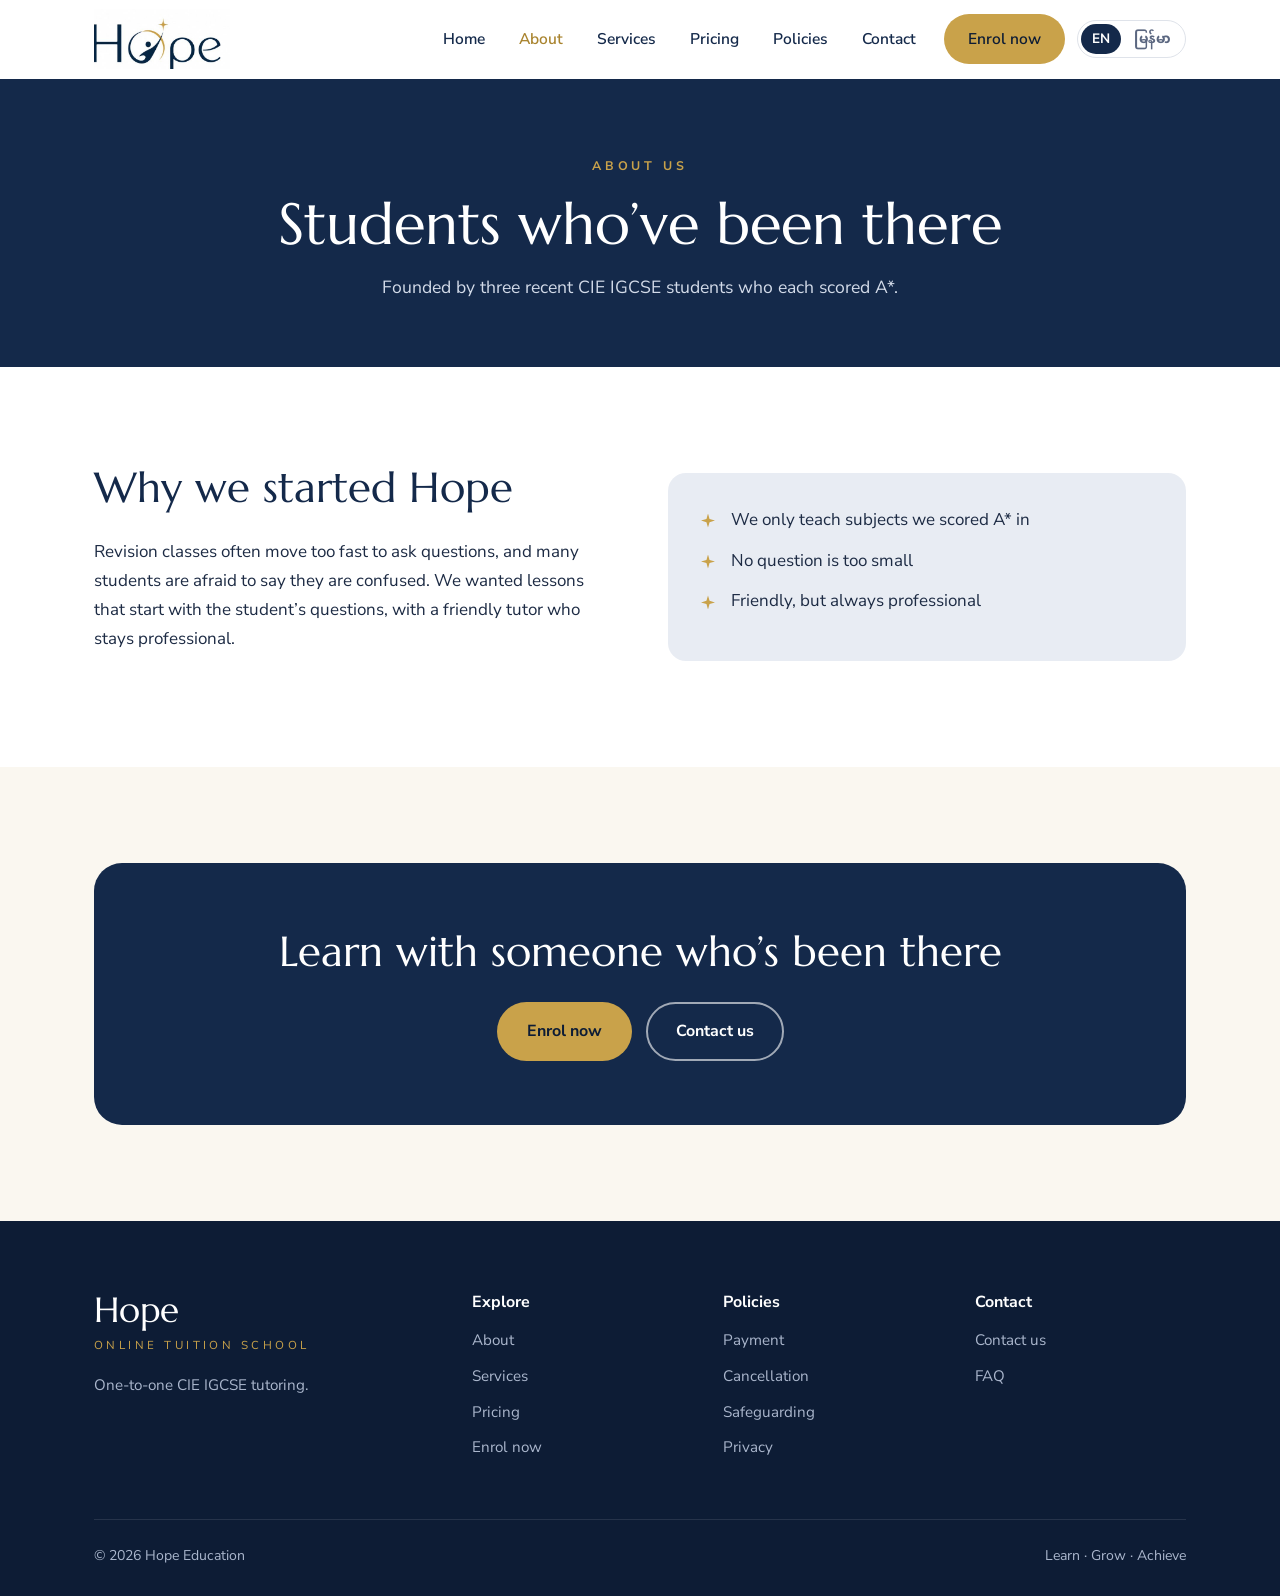
==== about.html @ 3413a5ed "Add Hope Online Tuition School website Static HTML/CSS/JS site with Home, About, Services, Pricing, " ====
<!DOCTYPE html>
<html lang="en">
<head>
  <meta charset="UTF-8">
  <meta name="viewport" content="width=device-width, initial-scale=1">
  <title>About Us | Hope Online Tuition School</title>
  <meta name="description" content="Hope Education was founded by three recent CIE IGCSE students who each scored A*.">
  <link rel="icon" href="images/logo.jpg">
  <link rel="preconnect" href="https://fonts.googleapis.com">
  <link rel="preconnect" href="https://fonts.gstatic.com" crossorigin>
  <link href="https://fonts.googleapis.com/css2?family=Marcellus&family=Nunito+Sans:wght@400;600;700;800&family=Noto+Sans+Myanmar:wght@400;600;700&display=swap" rel="stylesheet">
  <link rel="stylesheet" href="css/styles.css">
</head>
<body>

  <header class="site-header">
    <div class="container nav">
      <a href="index.html" class="brand" aria-label="Hope Online Tuition School home">
        <span class="brand-logo"><img src="images/logo.jpg" alt="Hope"></span>
      </a>
      <button class="lang-switch" type="button" aria-label="Switch language / ဘာသာစကား ပြောင်းရန်" data-no-translate><span data-lang="en">EN</span><span data-lang="my">မြန်မာ</span></button>
      <button class="menu-toggle" aria-label="Open menu" aria-expanded="false"><span></span><span></span><span></span></button>
      <ul class="nav-links">
        <li><a href="index.html">Home</a></li>
        <li><a href="about.html">About</a></li>
        <li><a href="services.html">Services</a></li>
        <li><a href="pricing.html">Pricing</a></li>
        <li><a href="policies.html">Policies</a></li>
        <li><a href="contact.html">Contact</a></li>
        <li><a href="enrol.html" class="btn btn--gold">Enrol now</a></li>
      </ul>
    </div>
  </header>

  <main>
    <section class="page-hero">
      <div class="container">
        <span class="eyebrow">About us</span>
        <h1>Students who’ve been there</h1>
        <p>Founded by three recent CIE IGCSE students who each scored A*.</p>
      </div>
    </section>

    <section class="section">
      <div class="container grid grid-2" style="align-items:center; gap:56px">
        <div class="reveal">
          <h2>Why we started Hope</h2>
          <p>Revision classes often move too fast to ask questions, and many students are afraid to say they are confused. We wanted lessons that start with the student’s questions, with a friendly tutor who stays professional.</p>
        </div>
        <div class="card card--tint reveal">
          <ul class="checklist">
            <li>We only teach subjects we scored A* in</li>
            <li>No question is too small</li>
            <li>Friendly, but always professional</li>
          </ul>
        </div>
      </div>
    </section>

    <section class="section section--cream">
      <div class="container">
        <div class="cta reveal">
          <h2>Learn with someone who’s been there</h2>
          <div class="btn-row" style="justify-content:center">
            <a href="enrol.html" class="btn btn--gold">Enrol now</a>
            <a href="contact.html" class="btn btn--light">Contact us</a>
          </div>
        </div>
      </div>
    </section>
  </main>

  <footer class="site-footer">
    <div class="container">
      <div class="footer-grid">
        <div class="footer-brand">
          <div class="word">Hope</div>
          <div class="sub">ONLINE TUITION SCHOOL</div>
          <p>One-to-one CIE IGCSE tutoring.</p>
        </div>
        <div>
          <h4>Explore</h4>
          <ul>
            <li><a href="about.html">About</a></li>
            <li><a href="services.html">Services</a></li>
            <li><a href="pricing.html">Pricing</a></li>
            <li><a href="enrol.html">Enrol now</a></li>
          </ul>
        </div>
        <div>
          <h4>Policies</h4>
          <ul>
            <li><a href="policies.html#payment">Payment</a></li>
            <li><a href="policies.html#cancellation">Cancellation</a></li>
            <li><a href="policies.html#safeguarding">Safeguarding</a></li>
            <li><a href="policies.html#privacy">Privacy</a></li>
          </ul>
        </div>
        <div>
          <h4>Contact</h4>
          <ul>
            <li><a href="contact.html">Contact us</a></li>
            <li><a href="contact.html#faq">FAQ</a></li>
          </ul>
        </div>
      </div>
      <div class="footer-bottom">
        <span>© <span data-year></span> Hope Education</span>
        <span>Learn · Grow · Achieve</span>
      </div>
    </div>
  </footer>

  <script src="js/translations.js"></script>
  <script src="js/main.js"></script>
</body>
</html>
---- css/styles.css ----
/* =========================================================
   Hope Online Tuition School — shared styles
   Colours are taken from the Hope logo.
   Change them here and the whole site updates.
   ========================================================= */
:root {
  --navy: #14294a;        /* main brand colour (logo lettering) */
  --navy-dark: #0d1c35;
  --navy-soft: #2c4470;
  --gold: #c9a24a;        /* accent (logo star and swoosh) */
  --gold-dark: #a9842f;
  --gold-light: #f3e7c6;
  --cream: #faf7f0;       /* alternate section background */
  --tint: #e8ecf3;        /* light navy tint for cards */
  --white: #ffffff;
  --text: #1d2b44;
  --muted: #5b6780;
  --line: #dfe3ea;

  --font-head: "Marcellus", Georgia, "Times New Roman", serif;
  --font-body: "Nunito Sans", "Segoe UI", Arial, sans-serif;

  --radius: 18px;
  --radius-sm: 10px;
  --shadow: 0 10px 30px rgba(20, 41, 74, 0.08);
  --shadow-hover: 0 16px 40px rgba(20, 41, 74, 0.14);
  --max: 1140px;
}

/* ---------- Base ---------- */
*, *::before, *::after { box-sizing: border-box; }
html { scroll-behavior: smooth; }
body {
  margin: 0;
  font-family: var(--font-body);
  font-size: 17px;
  line-height: 1.7;
  color: var(--text);
  background: var(--white);
  -webkit-font-smoothing: antialiased;
}
img { max-width: 100%; display: block; }
a { color: var(--navy); }
a:hover { color: var(--gold-dark); }

h1, h2, h3, h4 {
  font-family: var(--font-head);
  font-weight: 400;
  color: var(--navy);
  line-height: 1.2;
  margin: 0 0 0.6em;
}
h1 { font-size: clamp(2.2rem, 5vw, 3.6rem); }
h2 { font-size: clamp(1.8rem, 3.6vw, 2.6rem); }
h3 { font-size: 1.35rem; }
p { margin: 0 0 1em; }

.container { width: 100%; max-width: var(--max); margin: 0 auto; padding: 0 24px; }
.section { padding: 96px 0; }
.section--cream { background: var(--cream); }
.section--navy { background: var(--navy); color: #dfe6f2; }
.section--navy h2, .section--navy h3 { color: var(--white); }
.center { text-align: center; }
.narrow { max-width: 720px; margin-left: auto; margin-right: auto; }

/* Small spaced-out capitals, like "LEARN • GROW • ACHIEVE" */
.eyebrow {
  display: inline-block;
  font-size: 0.78rem;
  letter-spacing: 0.32em;
  text-transform: uppercase;
  color: var(--gold-dark);
  font-weight: 700;
  margin-bottom: 14px;
}
.section--navy .eyebrow { color: var(--gold); }

/* Thin line — text — thin line, like the logo subtitle */
.lined {
  display: flex; align-items: center; justify-content: center; gap: 18px;
}
.lined::before, .lined::after {
  content: ""; height: 1px; width: 56px; background: currentColor; opacity: 0.5;
}

.lead { font-size: 1.15rem; color: var(--muted); }

/* Four-point star from the logo */
.star {
  display: inline-block; width: 18px; height: 18px; background: var(--gold);
  clip-path: polygon(50% 0, 61% 39%, 100% 50%, 61% 61%, 50% 100%, 39% 61%, 0 50%, 39% 39%);
  flex-shrink: 0;
}

/* ---------- Buttons ---------- */
.btn {
  display: inline-flex; align-items: center; justify-content: center; gap: 8px;
  padding: 14px 28px;
  border-radius: 999px;
  font-family: var(--font-body);
  font-weight: 700;
  font-size: 1rem;
  text-decoration: none;
  border: 2px solid transparent;
  cursor: pointer;
  transition: transform .2s, background .2s, color .2s, box-shadow .2s;
}
.btn:hover { transform: translateY(-2px); }
.btn--gold { background: var(--gold); color: var(--navy-dark); }
.btn--gold:hover { background: var(--gold-dark); color: var(--white); }
.btn--outline { border-color: var(--navy); color: var(--navy); background: transparent; }
.btn--outline:hover { background: var(--navy); color: var(--white); }
.btn--light { border-color: rgba(255,255,255,.6); color: var(--white); }
.btn--light:hover { background: var(--white); color: var(--navy); }
.btn-row { display: flex; flex-wrap: wrap; gap: 14px; }
.center .btn-row { justify-content: center; }

/* ---------- Header / navigation ---------- */
.site-header {
  position: sticky; top: 0; z-index: 50;
  background: var(--white);
  border-bottom: 1px solid transparent;
  transition: border-color .2s, box-shadow .2s;
}
.site-header.scrolled { border-color: var(--line); box-shadow: 0 4px 20px rgba(20,41,74,.06); }
.nav { display: flex; align-items: center; justify-content: space-between; height: 78px; }
.brand { display: flex; align-items: center; text-decoration: none; }
/* The logo image has white space around it, so it is cropped with a frame */
.brand-logo {
  width: 136px; height: 60px; overflow: hidden; position: relative;
}
.brand-logo img {
  position: absolute; width: 190px; max-width: none; left: -35px; top: -47px;
  mix-blend-mode: multiply; /* hides the white background of the JPG */
}
.nav-links { display: flex; align-items: center; gap: 6px; list-style: none; margin: 0; padding: 0; }
.nav-links a {
  display: block; padding: 8px 14px; border-radius: 999px;
  text-decoration: none; color: var(--navy); font-weight: 600; font-size: 0.97rem;
  white-space: nowrap;
}
html[lang="my"] .nav-links a { padding: 8px 10px; font-size: 0.92rem; }
.nav-links a:hover { background: var(--tint); color: var(--navy); }
.nav-links a.active { color: var(--gold-dark); }
.nav-links .btn { padding: 10px 22px; margin-left: 8px; color: var(--navy-dark); }
.nav-links .btn:hover { background: var(--gold-dark); color: var(--white); }

.menu-toggle {
  display: none; background: none; border: 0; padding: 10px; cursor: pointer; order: 3;
}
.nav-links { order: 1; margin-left: auto; }

/* Language switch: EN | မြန်မာ */
.lang-switch {
  order: 2; margin-left: 12px; display: inline-flex; padding: 3px; gap: 2px;
  border: 1.5px solid var(--line); border-radius: 999px; background: var(--white); cursor: pointer;
  font-family: "Nunito Sans", "Noto Sans Myanmar", sans-serif;
}
.lang-switch span {
  padding: 5px 11px; border-radius: 999px; font-size: 0.85rem; font-weight: 700; color: var(--muted);
  line-height: 1.4;
}
html:not([lang="my"]) .lang-switch [data-lang="en"],
html[lang="my"] .lang-switch [data-lang="my"] { background: var(--navy); color: var(--white); }

/* Burmese text needs a Myanmar font, more line height and no letter spacing */
html[lang="my"] {
  --font-head: "Noto Sans Myanmar", "Padauk", "Myanmar Text", sans-serif;
  --font-body: "Noto Sans Myanmar", "Padauk", "Myanmar Text", sans-serif;
}
html[lang="my"] body { line-height: 1.9; font-size: 16px; }
html[lang="my"] h1, html[lang="my"] h2, html[lang="my"] h3 { line-height: 1.55; font-weight: 600; }
html[lang="my"] h1 { font-size: clamp(1.8rem, 4vw, 2.8rem); }
html[lang="my"] h2 { font-size: clamp(1.5rem, 3vw, 2.1rem); }
html[lang="my"] .eyebrow, html[lang="my"] .badge,
html[lang="my"] .founder .role { letter-spacing: 0; }
.menu-toggle span {
  display: block; width: 26px; height: 2px; background: var(--navy); margin: 6px 0;
  transition: transform .25s, opacity .25s;
}
.menu-open .menu-toggle span:nth-child(1) { transform: translateY(8px) rotate(45deg); }
.menu-open .menu-toggle span:nth-child(2) { opacity: 0; }
.menu-open .menu-toggle span:nth-child(3) { transform: translateY(-8px) rotate(-45deg); }

/* ---------- Hero ---------- */
.hero { padding: 110px 0 120px; background: var(--white); text-align: center; }
.hero h1 { max-width: 760px; margin-left: auto; margin-right: auto; }
.hero h1 em { font-style: normal; color: var(--gold-dark); }
.hero .lead { max-width: 600px; margin: 0 auto 36px; }
.hero .btn-row { justify-content: center; }
.hero-tags { display: flex; flex-wrap: wrap; gap: 10px; margin-top: 32px; }
.tag {
  display: inline-flex; align-items: center; gap: 8px;
  padding: 8px 16px; border-radius: 999px; background: var(--tint);
  font-size: 0.9rem; font-weight: 600; color: var(--navy);
}
.tag .star { width: 12px; height: 12px; }

.hero-card {
  position: relative; background: var(--white); border-radius: 28px;
  box-shadow: var(--shadow-hover); padding: 36px; text-align: center;
}
.hero-card::before {
  content: ""; position: absolute; inset: -14px; border-radius: 34px; z-index: -1;
  border: 1px solid rgba(201,162,74,.5);
}
.hero-card img { margin: -20px auto 0; width: 100%; max-width: 340px; }
.hero-card .motto {
  font-size: 0.8rem; letter-spacing: .32em; color: var(--gold-dark); font-weight: 700; margin: 0;
}

/* Page header for inner pages */
.page-hero {
  padding: 72px 0 64px; text-align: center;
  background: var(--navy);
  color: #d3dbe9;
}
.page-hero h1 { color: var(--white); margin-bottom: 14px; }
.page-hero .eyebrow { color: var(--gold); }
.page-hero p { max-width: 640px; margin: 0 auto; font-size: 1.1rem; }

/* ---------- Cards and grids ---------- */
.grid { display: grid; gap: 26px; }
.grid-2 { grid-template-columns: repeat(2, 1fr); }
.grid-3 { grid-template-columns: repeat(3, 1fr); }
.grid-4 { grid-template-columns: repeat(4, 1fr); }

.card {
  background: var(--white); border: 1px solid var(--line); border-radius: var(--radius);
  padding: 32px;
}
.card p:last-child { margin-bottom: 0; }
.card--tint { background: var(--tint); border-color: transparent; box-shadow: none; }

.icon {
  width: 54px; height: 54px; border-radius: 16px; background: var(--gold-light);
  display: grid; place-items: center; margin-bottom: 20px; color: var(--navy);
}
.icon svg { width: 26px; height: 26px; }

.section-head { max-width: 680px; margin: 0 auto 56px; text-align: center; }

/* Problem vs solution */
.compare { display: grid; grid-template-columns: 1fr 1fr; gap: 26px; }
.compare .card h3 { display: flex; align-items: center; gap: 12px; }
.compare .card--old { background: var(--white); }
.compare .card--new { background: var(--navy); color: #dfe6f2; border-color: var(--navy); }
.compare .card--new h3 { color: var(--white); }
.checklist { list-style: none; padding: 0; margin: 0; }
.checklist li { position: relative; padding-left: 30px; margin-bottom: 12px; }
.checklist li::before {
  content: ""; position: absolute; left: 0; top: 8px; width: 14px; height: 14px; background: var(--gold);
  clip-path: polygon(50% 0, 61% 39%, 100% 50%, 61% 61%, 50% 100%, 39% 61%, 0 50%, 39% 39%);
}
.crosslist { list-style: none; padding: 0; margin: 0; color: var(--muted); }
.crosslist li { position: relative; padding-left: 30px; margin-bottom: 12px; }
.crosslist li::before { content: "–"; position: absolute; left: 6px; color: var(--muted); }

/* Lesson steps */
.steps { display: grid; grid-template-columns: repeat(3, 1fr); gap: 26px; counter-reset: step; }
.step {
  position: relative; padding: 32px 28px 28px; border-radius: var(--radius);
  background: var(--white); border: 1px solid var(--line);
}
.step::before {
  counter-increment: step; content: "0" counter(step);
  font-family: var(--font-head); font-size: 2.4rem; color: var(--gold); line-height: 1;
  display: block; margin-bottom: 14px;
}
.section--navy .step { background: rgba(255,255,255,.05); border-color: rgba(255,255,255,.12); }
.section--navy .step h3 { color: var(--white); }

/* Stats strip */
.stats { display: grid; grid-template-columns: repeat(4, 1fr); gap: 20px; text-align: center; }
.stat-num { font-family: var(--font-head); font-size: 2.6rem; color: var(--gold); line-height: 1.1; }
.stat-label { font-size: 0.95rem; color: #c6d0e2; }

/* Founders */
.founder { text-align: center; }
.avatar {
  width: 120px; height: 120px; border-radius: 50%; margin: 0 auto 20px;
  background: linear-gradient(135deg, var(--navy), var(--navy-soft));
  display: grid; place-items: center; color: var(--gold);
  font-family: var(--font-head); font-size: 2.4rem;
  box-shadow: 0 0 0 6px var(--white), 0 0 0 7px var(--gold);
}
.founder .role { color: var(--gold-dark); font-weight: 700; font-size: 0.9rem; letter-spacing: .08em; }
.pill-row { display: flex; flex-wrap: wrap; gap: 8px; justify-content: center; margin-top: 14px; }
.pill { padding: 4px 12px; border-radius: 999px; background: var(--tint); font-size: 0.82rem; font-weight: 700; color: var(--navy); }

/* Subjects */
.subject { display: flex; align-items: center; gap: 16px; padding: 22px 24px; }
.subject .icon { margin: 0; width: 46px; height: 46px; border-radius: 12px; flex-shrink: 0; }
.subject h3 { margin: 0; font-size: 1.15rem; }
.subject small { color: var(--muted); }

/* ---------- Pricing ---------- */
.pricing { display: grid; grid-template-columns: repeat(3, 1fr); gap: 26px; align-items: stretch; }
.price-card { display: flex; flex-direction: column; padding: 40px 32px; position: relative; }
.price-card .plan { font-family: var(--font-head); font-size: 1.5rem; color: var(--navy); }
.price-card .price { font-family: var(--font-head); font-size: 2.8rem; color: var(--navy); margin: 10px 0 4px; }
.price-card .price span { font-family: var(--font-body); font-size: 1rem; color: var(--muted); }
.price-card .checklist { margin: 22px 0 30px; flex-grow: 1; }
.price-card--featured { background: var(--navy); border-color: var(--navy); color: #dfe6f2; }
.price-card--featured .plan, .price-card--featured .price { color: var(--white); }
.price-card--featured .price span { color: #b9c4d8; }
.badge {
  position: absolute; top: -14px; left: 50%; transform: translateX(-50%);
  background: var(--gold); color: var(--navy-dark); font-size: 0.75rem; font-weight: 800;
  letter-spacing: .18em; text-transform: uppercase; padding: 6px 16px; border-radius: 999px;
}
.note {
  background: var(--gold-light); border-left: 4px solid var(--gold); border-radius: var(--radius-sm);
  padding: 16px 20px; color: var(--navy); font-size: 0.95rem;
}

/* ---------- FAQ (accordion) ---------- */
.faq { max-width: 820px; margin: 0 auto; }
.faq details {
  background: var(--white); border: 1px solid var(--line); border-radius: var(--radius-sm);
  margin-bottom: 14px; padding: 0 24px; transition: box-shadow .2s;
}
.faq details[open] { box-shadow: var(--shadow); }
.faq summary {
  cursor: pointer; list-style: none; padding: 20px 0; font-weight: 700; color: var(--navy);
  display: flex; justify-content: space-between; align-items: center; gap: 16px;
}
.faq summary::-webkit-details-marker { display: none; }
.faq summary::after { content: "+"; font-size: 1.5rem; color: var(--gold-dark); transition: transform .2s; }
.faq details[open] summary::after { transform: rotate(45deg); }
.faq details p { padding-bottom: 20px; margin: 0; color: var(--muted); }

/* ---------- Policies ---------- */
.policy-layout { display: grid; grid-template-columns: 240px 1fr; gap: 56px; align-items: start; }
.policy-nav { position: sticky; top: 110px; }
.policy-nav ul { list-style: none; padding: 0; margin: 0; border-left: 2px solid var(--line); }
.policy-nav a {
  display: block; padding: 8px 18px; text-decoration: none; color: var(--muted); font-weight: 600;
  margin-left: -2px; border-left: 2px solid transparent;
}
.policy-nav a:hover { color: var(--navy); border-color: var(--gold); }
.policy { padding-bottom: 40px; margin-bottom: 40px; border-bottom: 1px solid var(--line); scroll-margin-top: 110px; }
.policy:last-child { border-bottom: 0; }
.policy h2 { font-size: 1.8rem; display: flex; align-items: center; gap: 14px; }
.policy ul { padding-left: 20px; }
.policy li { margin-bottom: 8px; }

/* ---------- Forms ---------- */
.form-wrap { display: grid; grid-template-columns: 1fr 1.4fr; gap: 56px; align-items: start; }
.form-card { padding: 40px; }
.form-grid { display: grid; grid-template-columns: 1fr 1fr; gap: 20px; }
.field { display: flex; flex-direction: column; gap: 6px; }
.field--full { grid-column: 1 / -1; }
label, .label { font-weight: 700; color: var(--navy); font-size: 0.95rem; }
.req { color: var(--gold-dark); }
input, select, textarea {
  font: inherit; font-size: 1rem; color: var(--text);
  padding: 12px 16px; border: 1.5px solid var(--line); border-radius: var(--radius-sm);
  background: var(--white); transition: border-color .2s, box-shadow .2s; width: 100%;
}
textarea { min-height: 110px; resize: vertical; }
input:focus, select:focus, textarea:focus {
  outline: none; border-color: var(--gold); box-shadow: 0 0 0 4px rgba(201,162,74,.18);
}
.field.invalid input, .field.invalid select, .field.invalid textarea { border-color: #c0392b; }
.error-msg { color: #c0392b; font-size: 0.85rem; display: none; }
.field.invalid .error-msg { display: block; }
.check-group { display: grid; grid-template-columns: repeat(2, 1fr); gap: 10px; }
.check {
  display: flex; align-items: center; gap: 10px; padding: 10px 14px;
  border: 1.5px solid var(--line); border-radius: var(--radius-sm); cursor: pointer;
  font-weight: 600; color: var(--navy); transition: border-color .2s, background .2s;
}
.check:hover { border-color: var(--gold); }
.check input { width: 18px; height: 18px; accent-color: var(--navy); padding: 0; }
.check:has(input:checked) { border-color: var(--navy); background: var(--tint); }
.consent { display: flex; gap: 12px; align-items: flex-start; font-weight: 400; color: var(--text); }
.consent input { width: 18px; height: 18px; margin-top: 5px; accent-color: var(--navy); flex-shrink: 0; }
.form-success {
  display: none; text-align: center; padding: 40px 20px;
}
.form-success .star { width: 44px; height: 44px; margin-bottom: 18px; }
.form-sent .form-success { display: block; }
.form-sent form { display: none; }

.info-list { list-style: none; padding: 0; margin: 28px 0 0; }
.info-list li { display: flex; gap: 16px; margin-bottom: 22px; }
.info-list .icon { margin: 0; width: 46px; height: 46px; border-radius: 12px; flex-shrink: 0; }
.info-list strong { display: block; color: var(--navy); }

/* ---------- Call to action band ---------- */
.cta {
  background: var(--navy);
  border-radius: 28px; padding: 64px 48px; text-align: center; color: #d3dbe9;
}
.cta h2 { color: var(--white); }
.cta p { max-width: 560px; margin: 0 auto 28px; }

/* ---------- Footer ---------- */
.site-footer { background: var(--navy-dark); color: #aab6cc; padding: 72px 0 28px; font-size: 0.95rem; }
.footer-grid { display: grid; grid-template-columns: 1.6fr 1fr 1fr 1fr; gap: 40px; margin-bottom: 48px; }
.footer-brand .word { font-family: var(--font-head); font-size: 2.2rem; color: var(--white); line-height: 1; }
.footer-brand .sub { font-size: 0.72rem; letter-spacing: .3em; color: var(--gold); margin: 8px 0 18px; }
.site-footer h4 { color: var(--white); font-family: var(--font-body); font-weight: 700; font-size: 1rem; margin-bottom: 16px; }
.site-footer ul { list-style: none; padding: 0; margin: 0; }
.site-footer li { margin-bottom: 10px; }
.site-footer a { color: #aab6cc; text-decoration: none; }
.site-footer a:hover { color: var(--gold); }
.footer-bottom {
  border-top: 1px solid rgba(255,255,255,.1); padding-top: 24px;
  display: flex; justify-content: space-between; flex-wrap: wrap; gap: 12px; font-size: 0.88rem;
}

/* ---------- Scroll fade-in ---------- */
.js .reveal { opacity: 0; transform: translateY(24px); transition: opacity .7s ease, transform .7s ease; }
.js .reveal.visible { opacity: 1; transform: none; }
@media (prefers-reduced-motion: reduce) {
  .js .reveal { opacity: 1; transform: none; transition: none; }
  html { scroll-behavior: auto; }
}

/* ---------- Responsive ---------- */
@media (max-width: 980px) {
  .form-wrap, .compare { grid-template-columns: 1fr; }
  .grid-4, .stats { grid-template-columns: repeat(2, 1fr); }
  .grid-3, .steps, .pricing { grid-template-columns: 1fr 1fr; }
  .footer-grid { grid-template-columns: 1fr 1fr; }
  .policy-layout { grid-template-columns: 1fr; gap: 24px; }
  .policy-nav { position: static; }
}
@media (max-width: 820px) {
  .menu-toggle { display: block; }
  .lang-switch { margin-left: auto; }
  .nav-links {
    position: absolute; top: 78px; left: 0; right: 0; flex-direction: column; align-items: stretch;
    background: var(--white); padding: 12px 20px 24px; gap: 2px;
    border-bottom: 1px solid var(--line); box-shadow: 0 20px 30px rgba(20,41,74,.08);
    display: none;
  }
  .menu-open .nav-links { display: flex; }
  .nav-links a { padding: 12px 14px; }
  .nav-links .btn { margin: 10px 0 0; }
}
@media (max-width: 640px) {
  body { font-size: 16px; }
  .container { padding: 0 16px; }
  .section { padding: 64px 0; }
  .hero { padding: 56px 0 72px; }
  .grid-2, .grid-3, .grid-4, .steps, .pricing, .form-grid, .check-group { grid-template-columns: 1fr; }
  .stats { grid-template-columns: 1fr 1fr; }
  .footer-grid { grid-template-columns: 1fr; }
  .card, .form-card { padding: 26px 22px; }
  .cta { padding: 48px 22px; border-radius: 20px; }
}
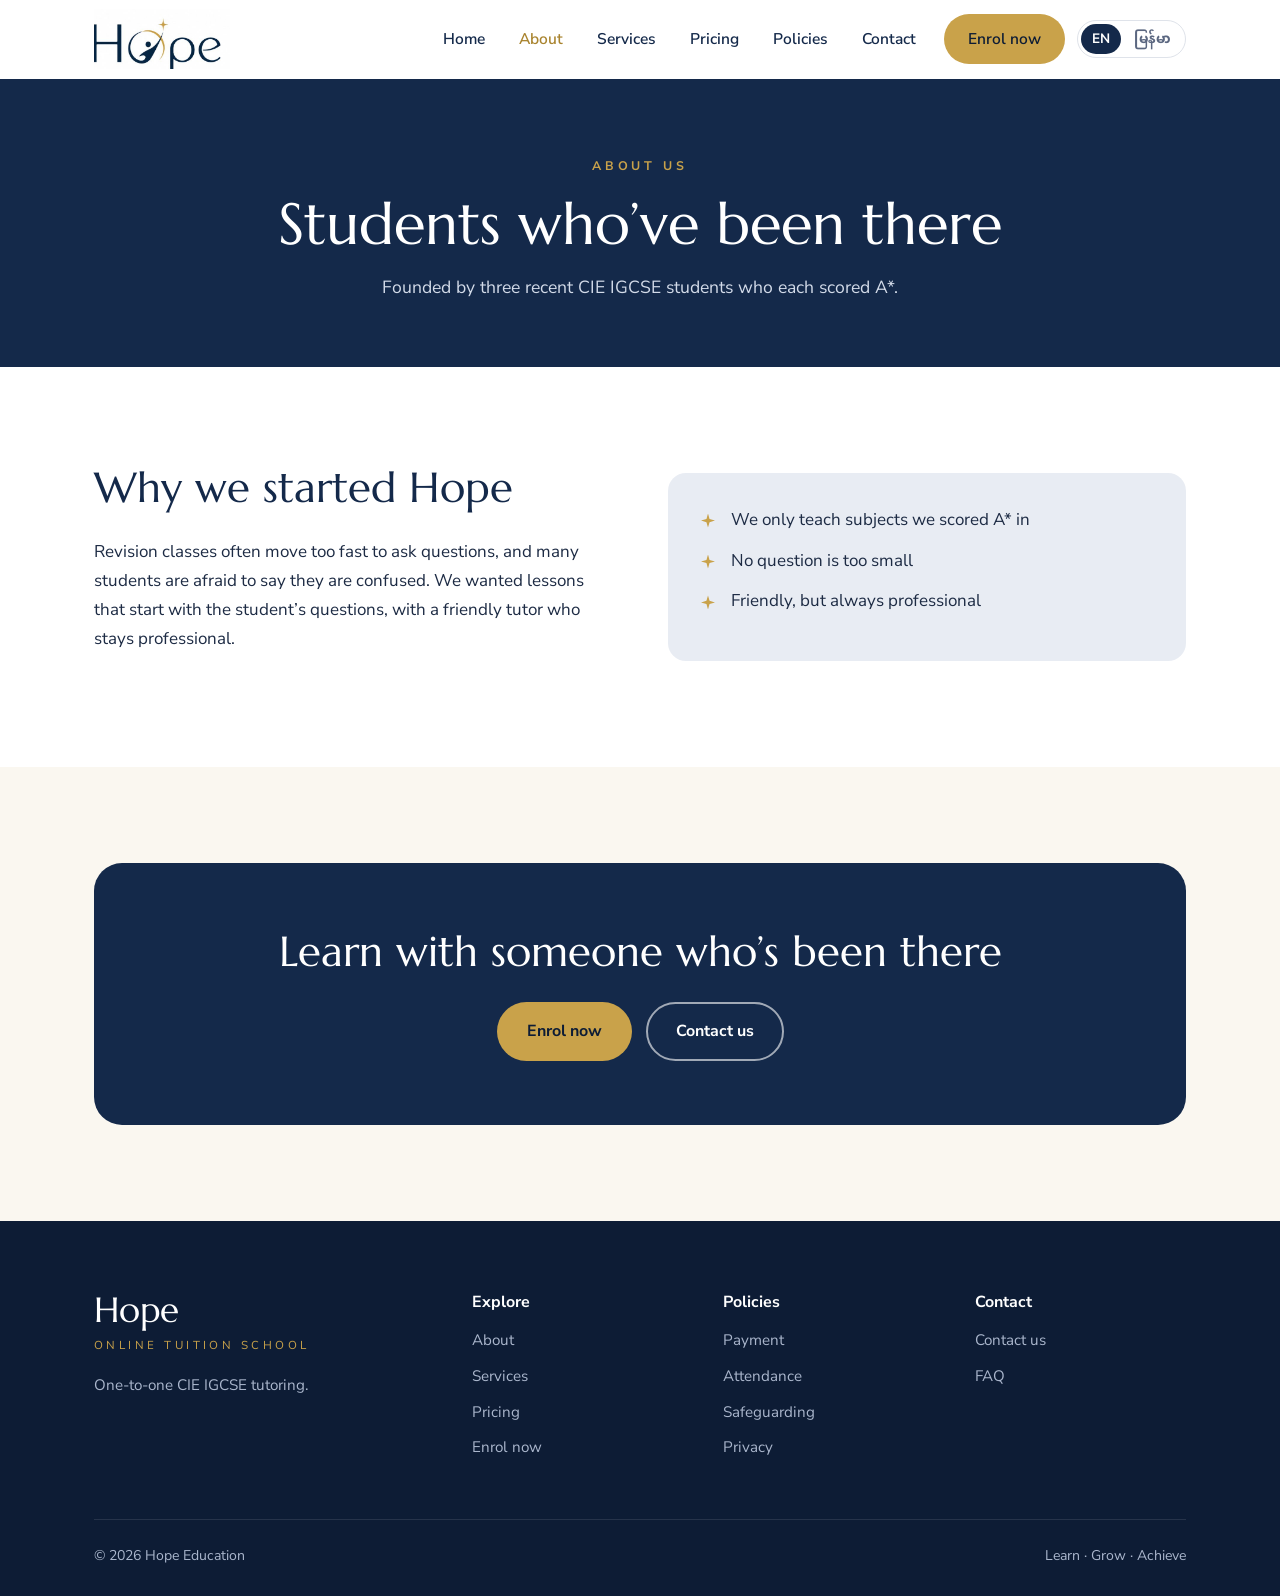
==== commit 742dc8a5: "Add student attendance policy to Policies page Replaces the Cancellation section with the Hope Educa" ====
--- a/about.html
+++ b/about.html
@@ -91,7 +91,7 @@
           <h4>Policies</h4>
           <ul>
             <li><a href="policies.html#payment">Payment</a></li>
-            <li><a href="policies.html#cancellation">Cancellation</a></li>
+            <li><a href="policies.html#attendance">Attendance</a></li>
             <li><a href="policies.html#safeguarding">Safeguarding</a></li>
             <li><a href="policies.html#privacy">Privacy</a></li>
           </ul>
--- a/css/styles.css
+++ b/css/styles.css
@@ -343,6 +343,15 @@
 .policy:last-child { border-bottom: 0; }
 .policy h2 { font-size: 1.8rem; display: flex; align-items: center; gap: 14px; }
 .policy ul { padding-left: 20px; }
+.policy h3 { font-size: 1.15rem; margin: 28px 0 10px; }
+.policy-layout > * { min-width: 0; } /* lets the table scroll instead of widening the page */
+
+/* Absence rules table — scrolls sideways on small phones instead of squashing */
+.table-wrap { overflow-x: auto; margin: 18px 0 8px; border: 1px solid var(--line); border-radius: var(--radius-sm); }
+.policy-table { width: 100%; min-width: 520px; border-collapse: collapse; font-size: 0.95rem; }
+.policy-table th, .policy-table td { padding: 12px 16px; text-align: left; vertical-align: top; border-bottom: 1px solid var(--line); }
+.policy-table th { background: var(--tint); color: var(--navy); font-weight: 700; }
+.policy-table tbody tr:last-child td { border-bottom: 0; }
 .policy li { margin-bottom: 8px; }
 
 /* ---------- Forms ---------- */
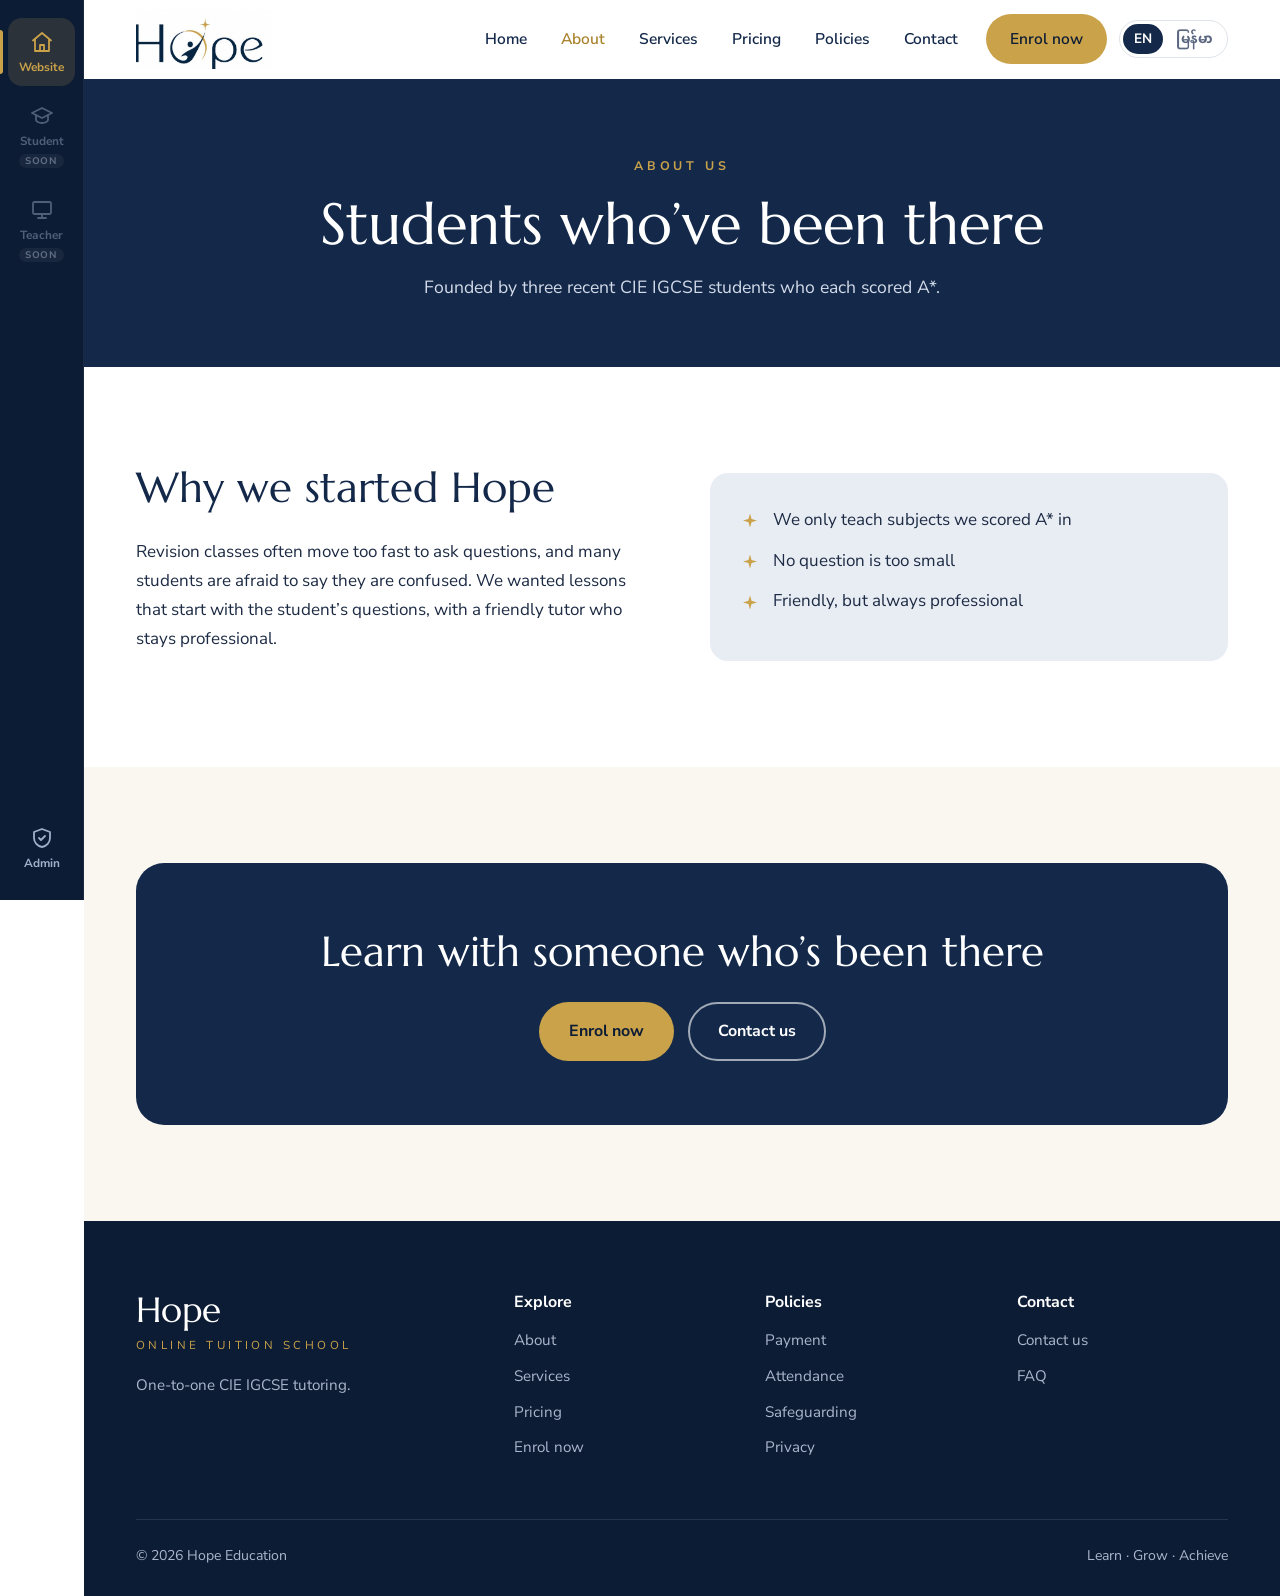
==== commit 3ec8043f: "Add interface sidebar and admin portal Every page gets a sidebar to switch between Website, Student " ====
--- a/about.html
+++ b/about.html
@@ -12,6 +12,13 @@
   <link rel="stylesheet" href="css/styles.css">
 </head>
 <body>
+  <!-- Interface switcher: Website / Student / Teacher / Admin -->
+  <nav class="portal-rail" aria-label="Switch interface">
+      <a href="index.html" class="rail-item active" aria-current="page"><svg viewBox="0 0 24 24" fill="none" stroke="currentColor" stroke-width="1.8" stroke-linecap="round" stroke-linejoin="round" aria-hidden="true"><path d="M3 10.5 12 3l9 7.5"/><path d="M5 9.5V21h14V9.5"/><path d="M10 21v-6h4v6"/></svg><span class="rail-label">Website</span></a>
+      <span class="rail-item is-soon" aria-disabled="true"><svg viewBox="0 0 24 24" fill="none" stroke="currentColor" stroke-width="1.8" stroke-linecap="round" stroke-linejoin="round" aria-hidden="true"><path d="M2 9l10-5 10 5-10 5z"/><path d="M6 11v5c0 1.5 2.7 3 6 3s6-1.5 6-3v-5"/></svg><span class="rail-label">Student</span><small class="rail-soon">Soon</small></span>
+      <span class="rail-item is-soon" aria-disabled="true"><svg viewBox="0 0 24 24" fill="none" stroke="currentColor" stroke-width="1.8" stroke-linecap="round" stroke-linejoin="round" aria-hidden="true"><rect x="3" y="4" width="18" height="12" rx="1.5"/><path d="M8 20h8M12 16v4"/></svg><span class="rail-label">Teacher</span><small class="rail-soon">Soon</small></span>
+      <a href="admin.html" class="rail-item"><svg viewBox="0 0 24 24" fill="none" stroke="currentColor" stroke-width="1.8" stroke-linecap="round" stroke-linejoin="round" aria-hidden="true"><path d="M12 3l8 3v6c0 4.5-3.4 8.3-8 9-4.6-.7-8-4.5-8-9V6z"/><path d="M9 12l2 2 4-4"/></svg><span class="rail-label">Admin</span></a>
+  </nav>
 
   <header class="site-header">
     <div class="container nav">
--- a/css/styles.css
+++ b/css/styles.css
@@ -29,6 +29,7 @@
 
 /* ---------- Base ---------- */
 *, *::before, *::after { box-sizing: border-box; }
+[hidden] { display: none !important; }
 html { scroll-behavior: smooth; }
 body {
   margin: 0;
@@ -114,6 +115,36 @@
 .btn--light:hover { background: var(--white); color: var(--navy); }
 .btn-row { display: flex; flex-wrap: wrap; gap: 14px; }
 .center .btn-row { justify-content: center; }
+
+/* ---------- Interface switcher sidebar (Website / Student / Teacher / Admin) ---------- */
+:root { --rail: 84px; }
+body { padding-left: var(--rail); }
+.portal-rail {
+  position: fixed; z-index: 60; top: 0; bottom: 0; left: 0; width: var(--rail);
+  display: flex; flex-direction: column; align-items: stretch; gap: 6px; padding: 18px 8px;
+  background: var(--navy-dark); border-right: 1px solid rgba(255,255,255,.06);
+}
+.rail-item {
+  position: relative; display: flex; flex-direction: column; align-items: center; gap: 6px;
+  padding: 12px 4px; border-radius: 14px; text-decoration: none;
+  color: #9fb0cb; font-size: 0.74rem; font-weight: 700; line-height: 1.2; text-align: center;
+  transition: background .2s, color .2s;
+}
+.rail-item svg { width: 24px; height: 24px; }
+a.rail-item:hover { background: rgba(255,255,255,.07); color: var(--white); }
+.rail-item.active { background: rgba(201,162,74,.16); color: var(--gold); }
+.rail-item.active::before {
+  content: ""; position: absolute; left: -8px; top: 12px; bottom: 12px; width: 3px;
+  border-radius: 0 3px 3px 0; background: var(--gold);
+}
+.rail-item.is-soon { opacity: .45; cursor: not-allowed; }
+.rail-soon {
+  font-size: 0.6rem; letter-spacing: .08em; text-transform: uppercase; padding: 1px 6px;
+  border-radius: 999px; background: rgba(255,255,255,.1); color: #c6d0e2;
+}
+.rail-item:last-child { margin-top: auto; } /* Admin sits at the bottom */
+html[lang="my"] .rail-item { font-size: 0.7rem; }
+html[lang="my"] .rail-soon { letter-spacing: 0; text-transform: none; }
 
 /* ---------- Header / navigation ---------- */
 .site-header {
@@ -392,6 +423,73 @@
 .form-sent .form-success { display: block; }
 .form-sent form { display: none; }
 
+/* Step-by-step enrolment — horizontal progress stepper */
+.form-wrap.form-wrap--stepper { grid-template-columns: minmax(0, 1fr); gap: 32px; max-width: 920px; }
+.stepper-wrap h2 { margin-bottom: 0; }
+.enrol-steps {
+  --dot: 34px;
+  list-style: none; padding: 0; margin: 24px 0 12px;
+  display: grid; grid-template-columns: repeat(6, minmax(0, 1fr));
+}
+.enrol-steps li {
+  position: relative; display: flex; flex-direction: column; align-items: center;
+  gap: 14px; padding: 0 6px; text-align: center; color: var(--muted); font-weight: 600;
+}
+/* connecting line from this dot to the next one */
+.enrol-steps li:not(:last-child)::after {
+  content: ""; position: absolute; bottom: calc(var(--dot) / 2 - 2px); left: 50%;
+  width: 100%; height: 4px; background: var(--line); z-index: 0;
+}
+.enrol-steps li.done:not(:last-child)::after { background: var(--gold-light); }
+.step-label { flex: 1; font-size: 0.95rem; line-height: 1.35; }
+.enrol-steps .dot {
+  position: relative; z-index: 1; width: var(--dot); height: var(--dot); border-radius: 50%;
+  flex-shrink: 0; display: grid; place-items: center;
+  background: #b9c0cd; transition: background .25s, transform .25s;
+}
+.enrol-steps li.current { color: var(--navy); }
+.enrol-steps li.current .dot { background: var(--navy); box-shadow: 0 0 0 4px var(--tint); }
+.enrol-steps li.done { color: var(--navy); }
+.enrol-steps li.done .dot { background: var(--gold); }
+/* tick mark for completed steps */
+.enrol-steps li.done .dot::after {
+  content: ""; width: 7px; height: 13px; margin-top: -3px;
+  border: solid var(--white); border-width: 0 3px 3px 0; transform: rotate(45deg);
+}
+/* completed steps on this page can be clicked to go back */
+.enrol-steps li[data-back-to] { cursor: pointer; }
+.enrol-steps li[data-back-to] .step-label { text-decoration: underline; text-underline-offset: 3px; }
+.enrol-steps li[data-back-to]:hover .step-label { color: var(--gold-dark); }
+.enrol-steps li[data-back-to]:focus-visible { outline: 2px solid var(--gold); outline-offset: 4px; border-radius: 6px; }
+.small-note { font-size: 0.9rem; color: var(--muted); }
+.wizard-step { border: 0; padding: 0; margin: 0; min-width: 0; }
+.wizard-step > h3 { margin-bottom: 18px; }
+.wizard-step .checklist { margin-bottom: 14px; }
+/* Prices set by admins */
+.price-amount { font-family: var(--font-head); font-size: 1.7rem; color: var(--gold-dark); margin-top: 6px; }
+.price-card--featured .price-amount { color: var(--gold); }
+.pay-amount { text-align: center; font-size: 1.1rem; margin: 0 0 6px; }
+.pay-amount strong { color: var(--navy); font-size: 1.3rem; }
+
+/* QR payment */
+.pay-qr {
+  display: grid; place-items: center; margin: 4px auto 16px; padding: 18px;
+  width: fit-content; max-width: 100%; background: var(--white);
+  border: 1.5px solid var(--line); border-radius: var(--radius);
+}
+.pay-qr img { width: 240px; height: 240px; max-width: 100%; object-fit: contain; }
+.pay-qr-missing { margin: 0; padding: 40px 20px; color: var(--muted); text-align: center; }
+.wizard-step h3 + .form-grid, .wizard-step p + h3 { margin-top: 24px; }
+.field-hint { font-size: 0.85rem; color: var(--muted); }
+input[type="file"] { padding: 10px; background: var(--cream); cursor: pointer; }
+input[type="file"]::file-selector-button {
+  font: inherit; font-weight: 700; margin-right: 12px; padding: 8px 16px; cursor: pointer;
+  border: 0; border-radius: 999px; background: var(--navy); color: var(--white);
+}
+
+.wizard-nav { display: flex; gap: 12px; justify-content: flex-end; margin-top: 28px; }
+.wizard-nav .btn { min-width: 120px; }
+
 .info-list { list-style: none; padding: 0; margin: 28px 0 0; }
 .info-list li { display: flex; gap: 16px; margin-bottom: 22px; }
 .info-list .icon { margin: 0; width: 46px; height: 46px; border-radius: 12px; flex-shrink: 0; }
@@ -438,6 +536,21 @@
   .policy-nav { position: static; }
 }
 @media (max-width: 820px) {
+  /* Sidebar becomes a bar along the bottom of the screen */
+  :root { --rail: 0px; }
+  body { padding-bottom: 64px; }
+  .portal-rail {
+    top: auto; right: 0; width: auto; height: 64px; flex-direction: row; gap: 0; padding: 6px 8px;
+    border-right: 0; border-top: 1px solid rgba(255,255,255,.08);
+  }
+  .rail-item { flex: 1; flex-direction: column; gap: 3px; padding: 6px 2px; border-radius: 12px; font-size: 0.68rem; }
+  .rail-item svg { width: 22px; height: 22px; }
+  .rail-item:last-child { margin-top: 0; }
+  .rail-item.active::before { left: 25%; right: 25%; top: -6px; bottom: auto; width: auto; height: 3px; border-radius: 0 0 3px 3px; }
+  .rail-soon { position: absolute; top: 2px; right: 6px; font-size: 0.5rem; padding: 0 4px; }
+}
+/* Top menu folds into the ☰ button (wider breakpoint because the sidebar takes space) */
+@media (max-width: 1060px) {
   .menu-toggle { display: block; }
   .lang-switch { margin-left: auto; }
   .nav-links {
@@ -459,5 +572,9 @@
   .stats { grid-template-columns: 1fr 1fr; }
   .footer-grid { grid-template-columns: 1fr; }
   .card, .form-card { padding: 26px 22px; }
+  .enrol-steps { --dot: 26px; }
+  .enrol-steps li { padding: 0 2px; gap: 10px; }
+  .step-label { font-size: 0.72rem; hyphens: auto; overflow-wrap: anywhere; }
+  .enrol-steps li.done .dot::after { width: 5px; height: 10px; border-width: 0 2.5px 2.5px 0; }
   .cta { padding: 48px 22px; border-radius: 20px; }
 }
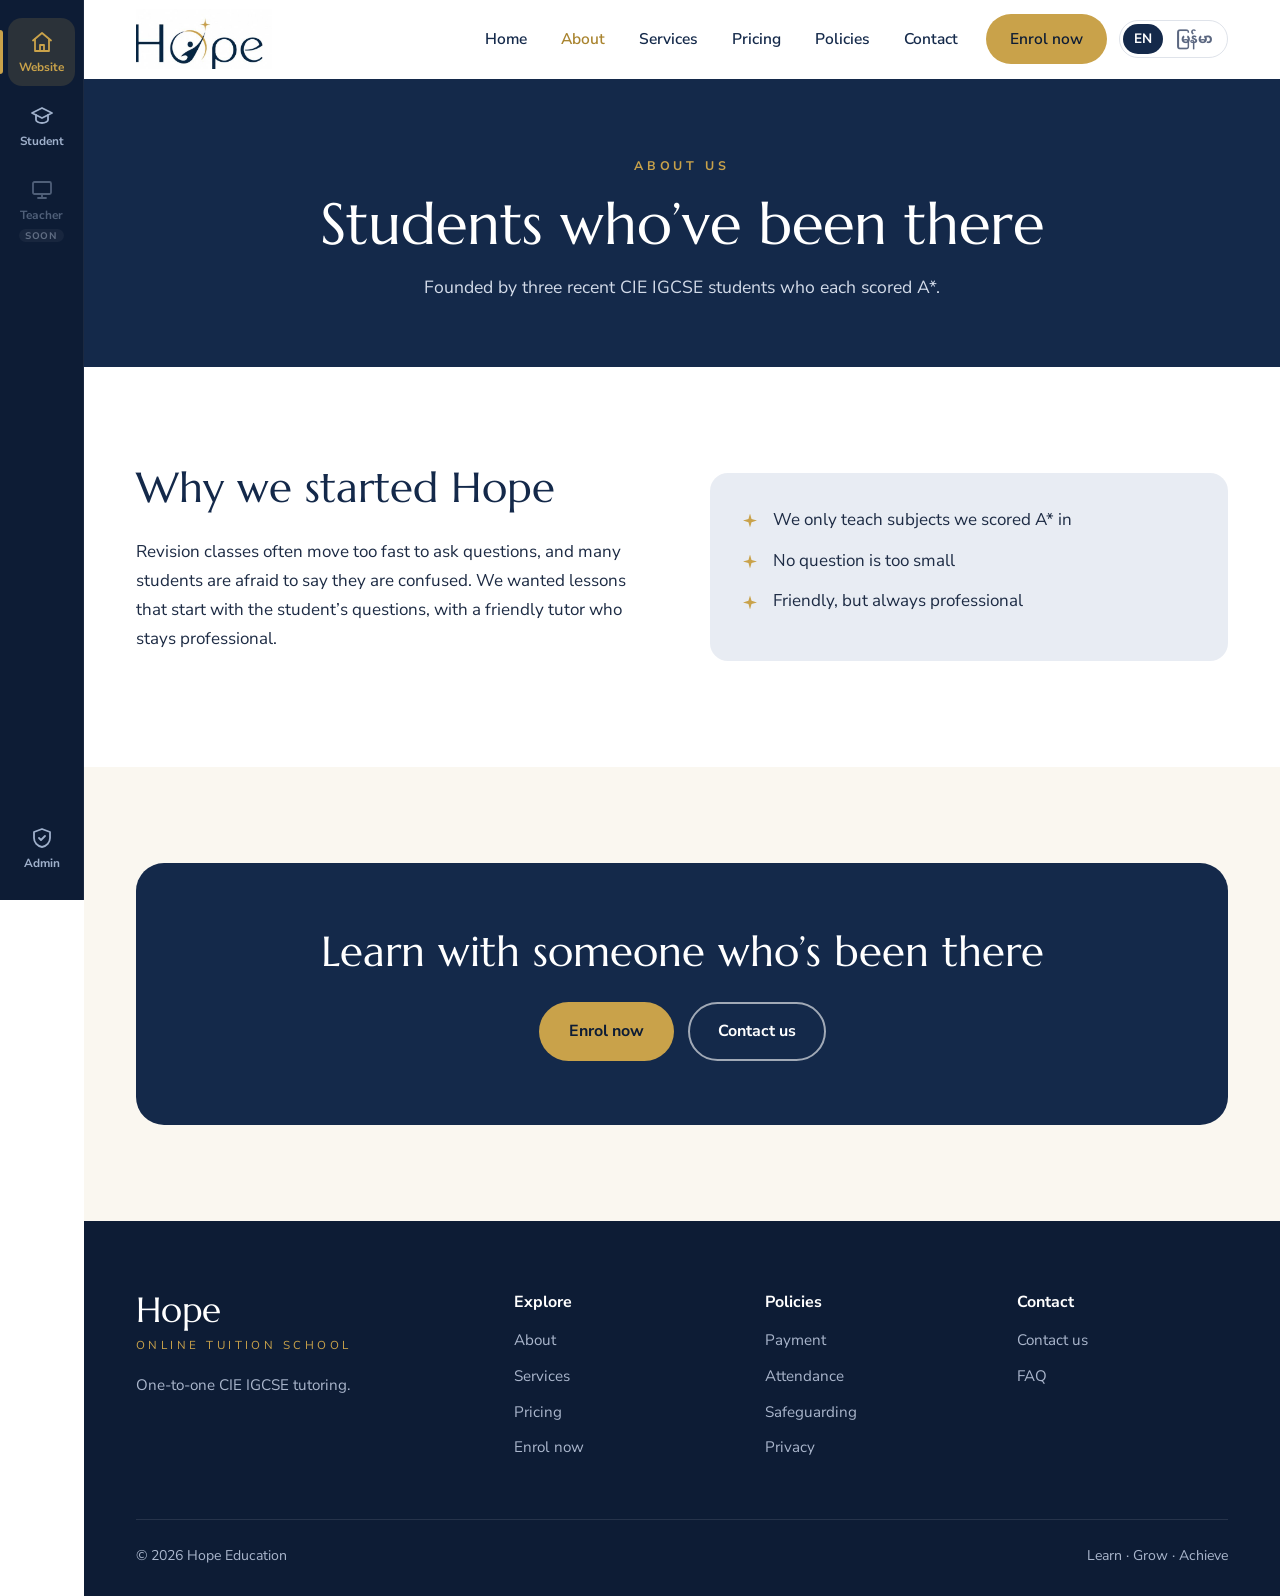
==== commit 66aa67ff: "Add student portal with group chat and login-details email step student.html lets students sign in w" ====
--- a/about.html
+++ b/about.html
@@ -15,7 +15,7 @@
   <!-- Interface switcher: Website / Student / Teacher / Admin -->
   <nav class="portal-rail" aria-label="Switch interface">
       <a href="index.html" class="rail-item active" aria-current="page"><svg viewBox="0 0 24 24" fill="none" stroke="currentColor" stroke-width="1.8" stroke-linecap="round" stroke-linejoin="round" aria-hidden="true"><path d="M3 10.5 12 3l9 7.5"/><path d="M5 9.5V21h14V9.5"/><path d="M10 21v-6h4v6"/></svg><span class="rail-label">Website</span></a>
-      <span class="rail-item is-soon" aria-disabled="true"><svg viewBox="0 0 24 24" fill="none" stroke="currentColor" stroke-width="1.8" stroke-linecap="round" stroke-linejoin="round" aria-hidden="true"><path d="M2 9l10-5 10 5-10 5z"/><path d="M6 11v5c0 1.5 2.7 3 6 3s6-1.5 6-3v-5"/></svg><span class="rail-label">Student</span><small class="rail-soon">Soon</small></span>
+      <a href="student.html" class="rail-item"><svg viewBox="0 0 24 24" fill="none" stroke="currentColor" stroke-width="1.8" stroke-linecap="round" stroke-linejoin="round" aria-hidden="true"><path d="M2 9l10-5 10 5-10 5z"/><path d="M6 11v5c0 1.5 2.7 3 6 3s6-1.5 6-3v-5"/></svg><span class="rail-label">Student</span></a>
       <span class="rail-item is-soon" aria-disabled="true"><svg viewBox="0 0 24 24" fill="none" stroke="currentColor" stroke-width="1.8" stroke-linecap="round" stroke-linejoin="round" aria-hidden="true"><rect x="3" y="4" width="18" height="12" rx="1.5"/><path d="M8 20h8M12 16v4"/></svg><span class="rail-label">Teacher</span><small class="rail-soon">Soon</small></span>
       <a href="admin.html" class="rail-item"><svg viewBox="0 0 24 24" fill="none" stroke="currentColor" stroke-width="1.8" stroke-linecap="round" stroke-linejoin="round" aria-hidden="true"><path d="M12 3l8 3v6c0 4.5-3.4 8.3-8 9-4.6-.7-8-4.5-8-9V6z"/><path d="M9 12l2 2 4-4"/></svg><span class="rail-label">Admin</span></a>
   </nav>
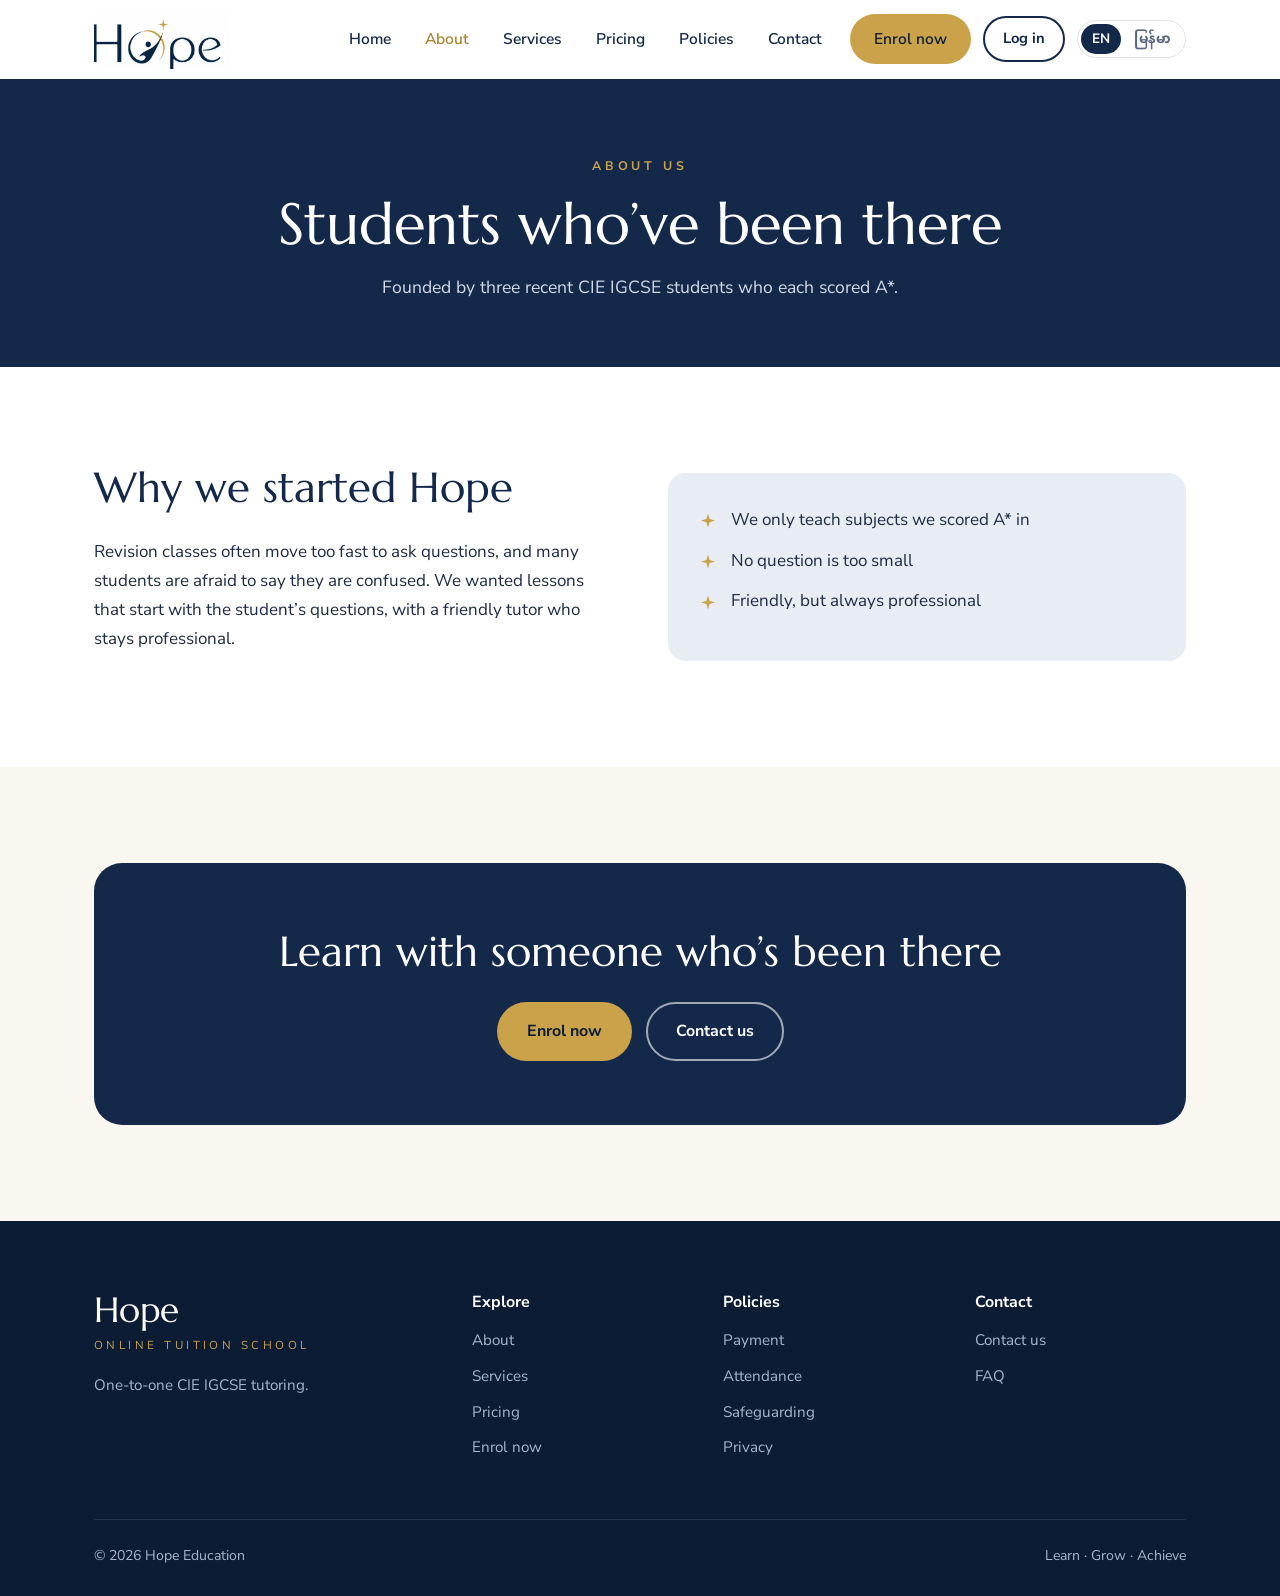
==== commit e696d406: "Replace sidebar with a Log in button and shared sign-in page Removes the interface sidebar. Every pu" ====
--- a/about.html
+++ b/about.html
@@ -12,19 +12,13 @@
   <link rel="stylesheet" href="css/styles.css">
 </head>
 <body>
-  <!-- Interface switcher: Website / Student / Teacher / Admin -->
-  <nav class="portal-rail" aria-label="Switch interface">
-      <a href="index.html" class="rail-item active" aria-current="page"><svg viewBox="0 0 24 24" fill="none" stroke="currentColor" stroke-width="1.8" stroke-linecap="round" stroke-linejoin="round" aria-hidden="true"><path d="M3 10.5 12 3l9 7.5"/><path d="M5 9.5V21h14V9.5"/><path d="M10 21v-6h4v6"/></svg><span class="rail-label">Website</span></a>
-      <a href="student.html" class="rail-item"><svg viewBox="0 0 24 24" fill="none" stroke="currentColor" stroke-width="1.8" stroke-linecap="round" stroke-linejoin="round" aria-hidden="true"><path d="M2 9l10-5 10 5-10 5z"/><path d="M6 11v5c0 1.5 2.7 3 6 3s6-1.5 6-3v-5"/></svg><span class="rail-label">Student</span></a>
-      <span class="rail-item is-soon" aria-disabled="true"><svg viewBox="0 0 24 24" fill="none" stroke="currentColor" stroke-width="1.8" stroke-linecap="round" stroke-linejoin="round" aria-hidden="true"><rect x="3" y="4" width="18" height="12" rx="1.5"/><path d="M8 20h8M12 16v4"/></svg><span class="rail-label">Teacher</span><small class="rail-soon">Soon</small></span>
-      <a href="admin.html" class="rail-item"><svg viewBox="0 0 24 24" fill="none" stroke="currentColor" stroke-width="1.8" stroke-linecap="round" stroke-linejoin="round" aria-hidden="true"><path d="M12 3l8 3v6c0 4.5-3.4 8.3-8 9-4.6-.7-8-4.5-8-9V6z"/><path d="M9 12l2 2 4-4"/></svg><span class="rail-label">Admin</span></a>
-  </nav>
 
   <header class="site-header">
     <div class="container nav">
       <a href="index.html" class="brand" aria-label="Hope Online Tuition School home">
         <span class="brand-logo"><img src="images/logo.jpg" alt="Hope"></span>
       </a>
+      <a href="login.html" class="btn btn--outline nav-login">Log in</a>
       <button class="lang-switch" type="button" aria-label="Switch language / ဘာသာစကား ပြောင်းရန်" data-no-translate><span data-lang="en">EN</span><span data-lang="my">မြန်မာ</span></button>
       <button class="menu-toggle" aria-label="Open menu" aria-expanded="false"><span></span><span></span><span></span></button>
       <ul class="nav-links">
--- a/css/styles.css
+++ b/css/styles.css
@@ -116,36 +116,6 @@
 .btn-row { display: flex; flex-wrap: wrap; gap: 14px; }
 .center .btn-row { justify-content: center; }
 
-/* ---------- Interface switcher sidebar (Website / Student / Teacher / Admin) ---------- */
-:root { --rail: 84px; }
-body { padding-left: var(--rail); }
-.portal-rail {
-  position: fixed; z-index: 60; top: 0; bottom: 0; left: 0; width: var(--rail);
-  display: flex; flex-direction: column; align-items: stretch; gap: 6px; padding: 18px 8px;
-  background: var(--navy-dark); border-right: 1px solid rgba(255,255,255,.06);
-}
-.rail-item {
-  position: relative; display: flex; flex-direction: column; align-items: center; gap: 6px;
-  padding: 12px 4px; border-radius: 14px; text-decoration: none;
-  color: #9fb0cb; font-size: 0.74rem; font-weight: 700; line-height: 1.2; text-align: center;
-  transition: background .2s, color .2s;
-}
-.rail-item svg { width: 24px; height: 24px; }
-a.rail-item:hover { background: rgba(255,255,255,.07); color: var(--white); }
-.rail-item.active { background: rgba(201,162,74,.16); color: var(--gold); }
-.rail-item.active::before {
-  content: ""; position: absolute; left: -8px; top: 12px; bottom: 12px; width: 3px;
-  border-radius: 0 3px 3px 0; background: var(--gold);
-}
-.rail-item.is-soon { opacity: .45; cursor: not-allowed; }
-.rail-soon {
-  font-size: 0.6rem; letter-spacing: .08em; text-transform: uppercase; padding: 1px 6px;
-  border-radius: 999px; background: rgba(255,255,255,.1); color: #c6d0e2;
-}
-.rail-item:last-child { margin-top: auto; } /* Admin sits at the bottom */
-html[lang="my"] .rail-item { font-size: 0.7rem; }
-html[lang="my"] .rail-soon { letter-spacing: 0; text-transform: none; }
-
 /* ---------- Header / navigation ---------- */
 .site-header {
   position: sticky; top: 0; z-index: 50;
@@ -175,6 +145,9 @@
 .nav-links a.active { color: var(--gold-dark); }
 .nav-links .btn { padding: 10px 22px; margin-left: 8px; color: var(--navy-dark); }
 .nav-links .btn:hover { background: var(--gold-dark); color: var(--white); }
+/* "Log in" button: always visible in the header, even when the menu folds into ☰ */
+.nav-login { order: 2; margin-left: 12px; padding: 8px 18px; font-size: 0.92rem; white-space: nowrap; border-color: var(--navy); color: var(--navy); }
+.nav-login:hover { background: var(--navy); color: var(--white); }
 
 .menu-toggle {
   display: none; background: none; border: 0; padding: 10px; cursor: pointer; order: 3;
@@ -535,24 +508,11 @@
   .policy-layout { grid-template-columns: 1fr; gap: 24px; }
   .policy-nav { position: static; }
 }
-@media (max-width: 820px) {
-  /* Sidebar becomes a bar along the bottom of the screen */
-  :root { --rail: 0px; }
-  body { padding-bottom: 64px; }
-  .portal-rail {
-    top: auto; right: 0; width: auto; height: 64px; flex-direction: row; gap: 0; padding: 6px 8px;
-    border-right: 0; border-top: 1px solid rgba(255,255,255,.08);
-  }
-  .rail-item { flex: 1; flex-direction: column; gap: 3px; padding: 6px 2px; border-radius: 12px; font-size: 0.68rem; }
-  .rail-item svg { width: 22px; height: 22px; }
-  .rail-item:last-child { margin-top: 0; }
-  .rail-item.active::before { left: 25%; right: 25%; top: -6px; bottom: auto; width: auto; height: 3px; border-radius: 0 0 3px 3px; }
-  .rail-soon { position: absolute; top: 2px; right: 6px; font-size: 0.5rem; padding: 0 4px; }
-}
-/* Top menu folds into the ☰ button (wider breakpoint because the sidebar takes space) */
+/* Top menu folds into the ☰ button */
 @media (max-width: 1060px) {
   .menu-toggle { display: block; }
-  .lang-switch { margin-left: auto; }
+  .nav-login { margin-left: auto; }
+  .lang-switch { margin-left: 8px; }
   .nav-links {
     position: absolute; top: 78px; left: 0; right: 0; flex-direction: column; align-items: stretch;
     background: var(--white); padding: 12px 20px 24px; gap: 2px;
@@ -566,6 +526,16 @@
 @media (max-width: 640px) {
   body { font-size: 16px; }
   .container { padding: 0 16px; }
+  /* Compact header so logo, Log in, language and ☰ fit on small phones */
+  .nav { height: 64px; }
+  .nav-links { top: 64px; }
+  .brand-logo { width: 100px; height: 44px; }
+  .brand-logo img { width: 140px; left: -26px; top: -35px; }
+  .nav-login { padding: 6px 12px; font-size: 0.82rem; }
+  .lang-switch { margin-left: 6px; padding: 2px; }
+  .lang-switch span { padding: 4px 8px; font-size: 0.75rem; }
+  .menu-toggle { padding: 6px 4px 6px 8px; }
+  .menu-toggle span { width: 22px; }
   .section { padding: 64px 0; }
   .hero { padding: 56px 0 72px; }
   .grid-2, .grid-3, .grid-4, .steps, .pricing, .form-grid, .check-group { grid-template-columns: 1fr; }
@@ -578,3 +548,12 @@
   .enrol-steps li.done .dot::after { width: 5px; height: 10px; border-width: 0 2.5px 2.5px 0; }
   .cta { padding: 48px 22px; border-radius: 20px; }
 }
+
+/* Very small phones (e.g. 320px wide) */
+@media (max-width: 359px) {
+  .site-header .container { padding: 0 10px; }
+  .brand-logo { width: 82px; height: 38px; }
+  .brand-logo img { width: 116px; left: -22px; top: -29px; }
+  .nav-login { padding: 5px 9px; font-size: 0.78rem; }
+  .lang-switch span { padding: 4px 6px; }
+}
